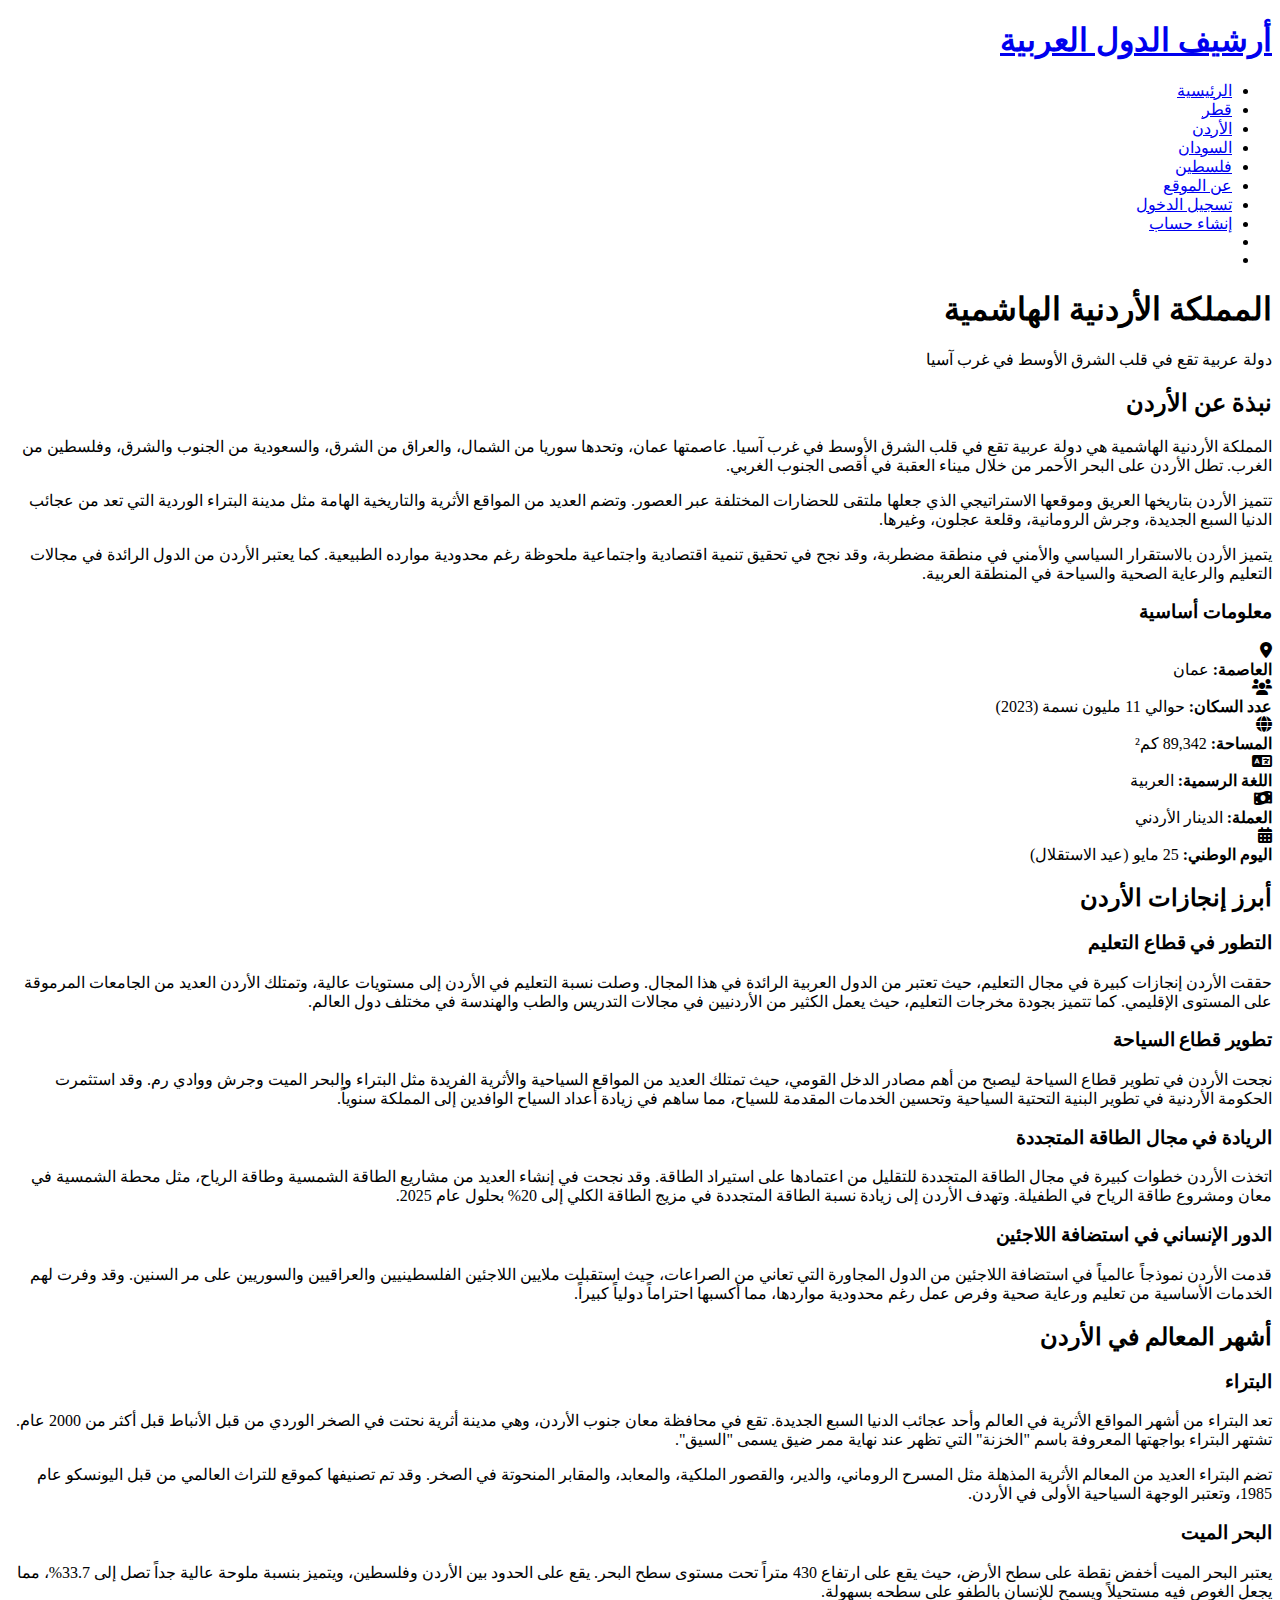
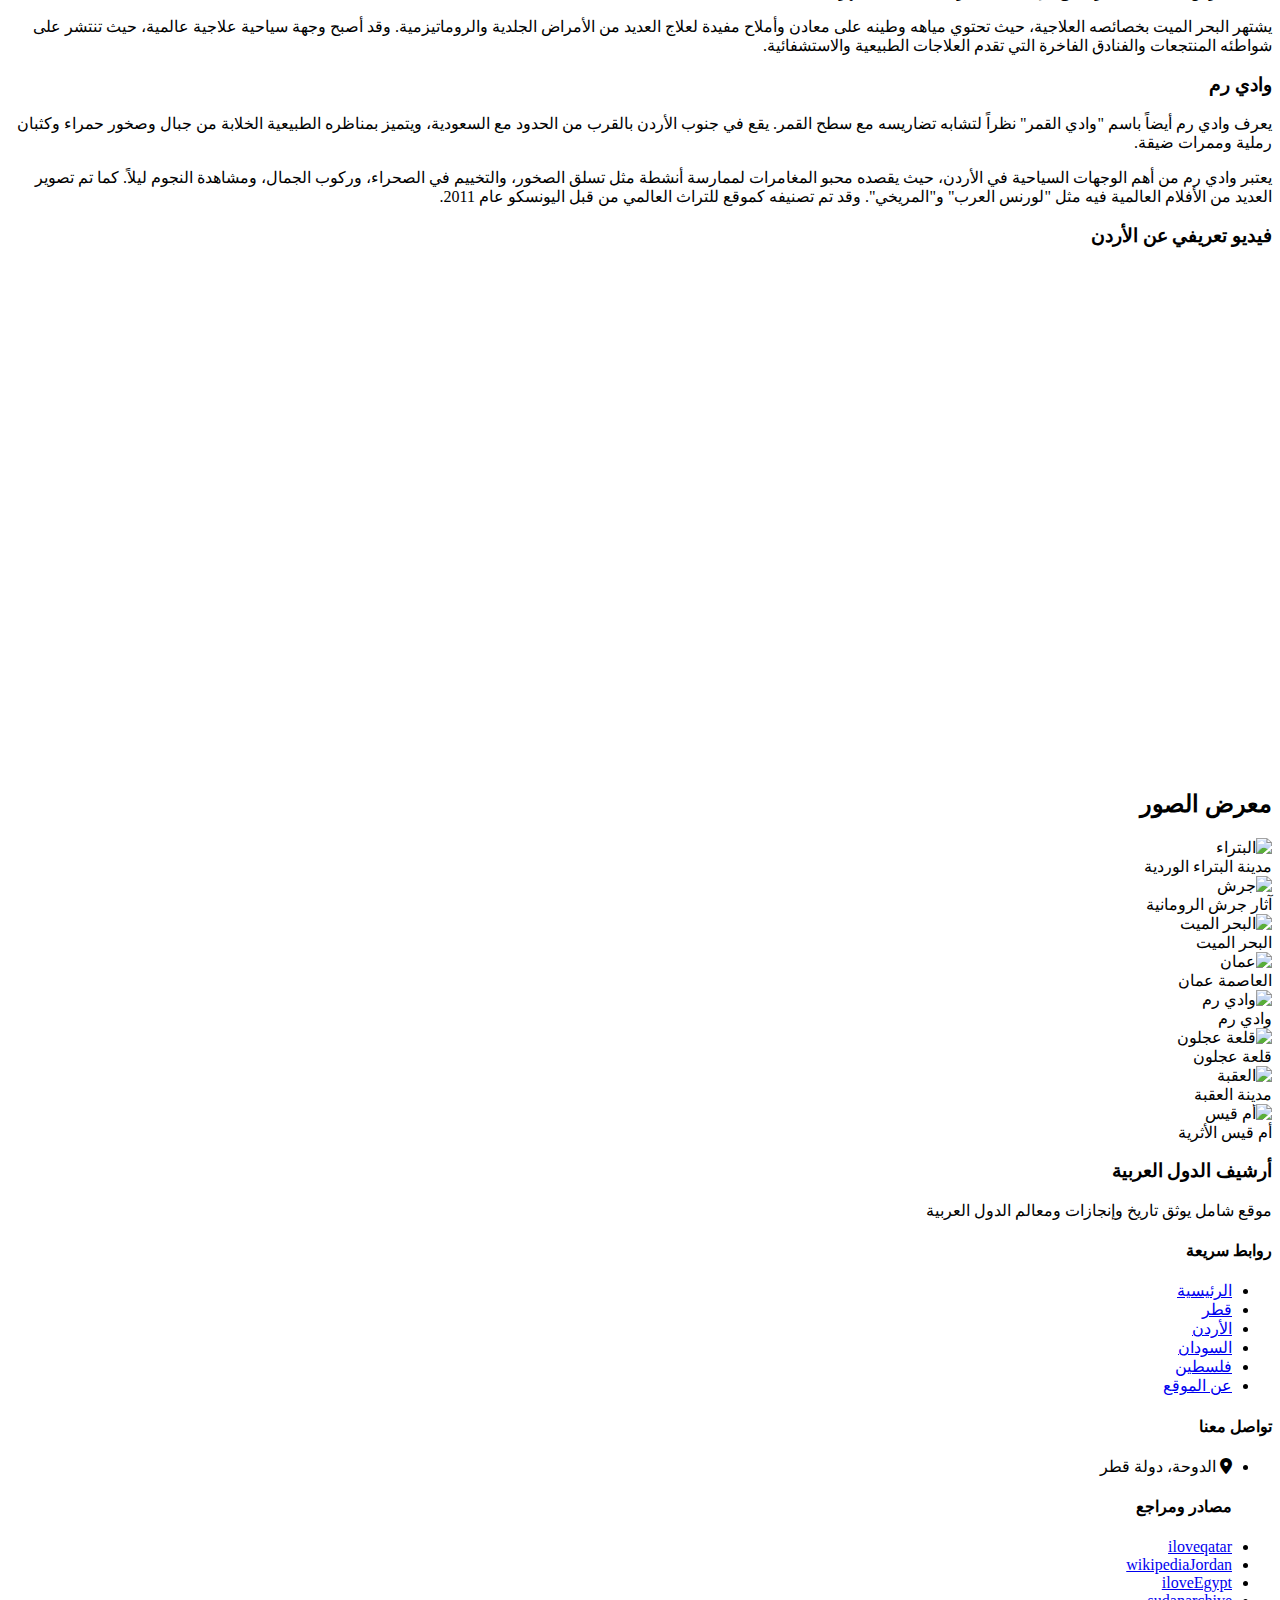
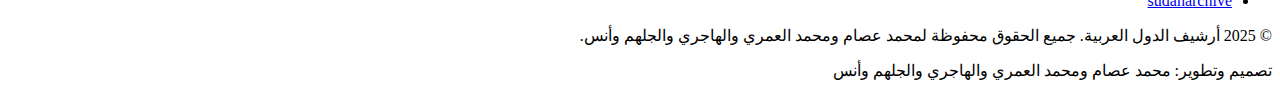
==== jordan.html @ 1ecf4129 "Add files via upload" ====
<!DOCTYPE html>
<html lang="ar" dir="rtl">
<head>
    <meta charset="UTF-8">
    <meta name="viewport" content="width=device-width, initial-scale=1.0">
    <title>الأردن - أرشيف الدول العربية</title>
    <link rel="stylesheet" href="css/style.css">
    <link rel="stylesheet" href="https://cdnjs.cloudflare.com/ajax/libs/font-awesome/6.0.0/css/all.min.css">
    <link rel="preconnect" href="https://fonts.googleapis.com">
    <link rel="preconnect" href="https://fonts.gstatic.com" crossorigin>
    <link href="https://fonts.googleapis.com/css2?family=Tajawal:wght@400;500;700&display=swap" rel="stylesheet">
</head>
<body>
    <header>
        <script defer src="https://static.getbutton.io/widget/bundle.js?id=yExpo" ></script>
        <div class="container">
            <div class="logo">
                <a href="index.html"><h1>أرشيف الدول العربية</h1></a>
            </div>
            <nav>
                <ul>
                    <li><a href="index.html">الرئيسية</a></li>
                    <li><a href="qatar.html">قطر</a></li>
                    <li><a href="jordan.html" class="active">الأردن</a></li>
                    <li><a href="sudan.html">السودان</a></li>
                    <li><a href="palestine.html">فلسطين</a></li>
                    <li><a href="about.html">عن الموقع</a></li>
                    <li><a href="signin.html" id="authLink">تسجيل الدخول</a></li>
                    <li><a href="signup.html" id="signupLink">إنشاء حساب</a></li>
                    <li><a href="profile.html" id="profileLink" style="display: none;">الملف الشخصي</a></li>
                    <li><a href="#" id="logoutLink" style="display: none;" class="logout-btn">تسجيل الخروج</a></li>
                </ul>
            </nav>
        </div>
    </header>

    <section class="country-header" style="background-image: url('images/jordan-header.jpg');">
        <div class="country-header-content">
            <h1>المملكة الأردنية الهاشمية</h1>
            <p>دولة عربية تقع في قلب الشرق الأوسط في غرب آسيا</p>
        </div>
    </section>

    <section class="country-info" id="about-jordan">
        <div class="container">
            <div class="country-info-grid">
                <div class="country-description">
                    <h2>نبذة عن الأردن</h2>
                    <p>المملكة الأردنية الهاشمية هي دولة عربية تقع في قلب الشرق الأوسط في غرب آسيا. عاصمتها عمان، وتحدها سوريا من الشمال، والعراق من الشرق، والسعودية من الجنوب والشرق، وفلسطين من الغرب. تطل الأردن على البحر الأحمر من خلال ميناء العقبة في أقصى الجنوب الغربي.</p>
                    <p>تتميز الأردن بتاريخها العريق وموقعها الاستراتيجي الذي جعلها ملتقى للحضارات المختلفة عبر العصور. وتضم العديد من المواقع الأثرية والتاريخية الهامة مثل مدينة البتراء الوردية التي تعد من عجائب الدنيا السبع الجديدة، وجرش الرومانية، وقلعة عجلون، وغيرها.</p>
                    <p>يتميز الأردن بالاستقرار السياسي والأمني في منطقة مضطربة، وقد نجح في تحقيق تنمية اقتصادية واجتماعية ملحوظة رغم محدودية موارده الطبيعية. كما يعتبر الأردن من الدول الرائدة في مجالات التعليم والرعاية الصحية والسياحة في المنطقة العربية.</p>
                </div>
                <div class="country-stats">
                    <h3>معلومات أساسية</h3>
                    <div class="stat-item">
                        <i class="fas fa-map-marker-alt"></i>
                        <div>
                            <strong>العاصمة:</strong> عمان
                        </div>
                    </div>
                    <div class="stat-item">
                        <i class="fas fa-users"></i>
                        <div>
                            <strong>عدد السكان:</strong> حوالي 11 مليون نسمة (2023)
                        </div>
                    </div>
                    <div class="stat-item">
                        <i class="fas fa-globe"></i>
                        <div>
                            <strong>المساحة:</strong> 89,342 كم²
                        </div>
                    </div>
                    <div class="stat-item">
                        <i class="fas fa-language"></i>
                        <div>
                            <strong>اللغة الرسمية:</strong> العربية
                        </div>
                    </div>
                    <div class="stat-item">
                        <i class="fas fa-money-bill-wave"></i>
                        <div>
                            <strong>العملة:</strong> الدينار الأردني
                        </div>
                    </div>
                    <div class="stat-item">
                        <i class="fas fa-calendar-alt"></i>
                        <div>
                            <strong>اليوم الوطني:</strong> 25 مايو (عيد الاستقلال)
                        </div>
                    </div>
                </div>
            </div>
        </div>
    </section>

    <section class="achievements" id="achievements-jordan">
        <div class="container">
            <h2 class="section-title">أبرز إنجازات الأردن</h2>
            
            <div class="achievement-card">
                <div class="achievement-content">
                    <h3>التطور في قطاع التعليم</h3>
                    <p>حققت الأردن إنجازات كبيرة في مجال التعليم، حيث تعتبر من الدول العربية الرائدة في هذا المجال. وصلت نسبة التعليم في الأردن إلى مستويات عالية، وتمتلك الأردن العديد من الجامعات المرموقة على المستوى الإقليمي. كما تتميز بجودة مخرجات التعليم، حيث يعمل الكثير من الأردنيين في مجالات التدريس والطب والهندسة في مختلف دول العالم.</p>
                </div>
            </div>
            
            <div class="achievement-card">
                <div class="achievement-content">
                    <h3>تطوير قطاع السياحة</h3>
                    <p>نجحت الأردن في تطوير قطاع السياحة ليصبح من أهم مصادر الدخل القومي، حيث تمتلك العديد من المواقع السياحية والأثرية الفريدة مثل البتراء والبحر الميت وجرش ووادي رم. وقد استثمرت الحكومة الأردنية في تطوير البنية التحتية السياحية وتحسين الخدمات المقدمة للسياح، مما ساهم في زيادة أعداد السياح الوافدين إلى المملكة سنوياً.</p>
                </div>
            </div>
            
            <div class="achievement-card">
                <div class="achievement-content">
                    <h3>الريادة في مجال الطاقة المتجددة</h3>
                    <p>اتخذت الأردن خطوات كبيرة في مجال الطاقة المتجددة للتقليل من اعتمادها على استيراد الطاقة. وقد نجحت في إنشاء العديد من مشاريع الطاقة الشمسية وطاقة الرياح، مثل محطة الشمسية في معان ومشروع طاقة الرياح في الطفيلة. وتهدف الأردن إلى زيادة نسبة الطاقة المتجددة في مزيج الطاقة الكلي إلى 20% بحلول عام 2025.</p>
                </div>
            </div>
            
            <div class="achievement-card">
                <div class="achievement-content">
                    <h3>الدور الإنساني في استضافة اللاجئين</h3>
                    <p>قدمت الأردن نموذجاً عالمياً في استضافة اللاجئين من الدول المجاورة التي تعاني من الصراعات، حيث استقبلت ملايين اللاجئين الفلسطينيين والعراقيين والسوريين على مر السنين. وقد وفرت لهم الخدمات الأساسية من تعليم ورعاية صحية وفرص عمل رغم محدودية مواردها، مما أكسبها احتراماً دولياً كبيراً.</p>
                </div>
            </div>
        </div>
    </section>

    <section class="places" id="places-jordan">
        <div class="container">
            <h2 class="section-title">أشهر المعالم في الأردن</h2>
            
            <div class="place-card">
                <div class="place-image" style="background-image: url('images/jordan-petra.jpg');"></div>
                <div class="place-content">
                    <h3>البتراء</h3>
                    <p>تعد البتراء من أشهر المواقع الأثرية في العالم وأحد عجائب الدنيا السبع الجديدة. تقع في محافظة معان جنوب الأردن، وهي مدينة أثرية نحتت في الصخر الوردي من قبل الأنباط قبل أكثر من 2000 عام. تشتهر البتراء بواجهتها المعروفة باسم "الخزنة" التي تظهر عند نهاية ممر ضيق يسمى "السيق".</p>
                    <p>تضم البتراء العديد من المعالم الأثرية المذهلة مثل المسرح الروماني، والدير، والقصور الملكية، والمعابد، والمقابر المنحوتة في الصخر. وقد تم تصنيفها كموقع للتراث العالمي من قبل اليونسكو عام 1985، وتعتبر الوجهة السياحية الأولى في الأردن.</p>
                </div>
            </div>
            
            <div class="place-card">
                <div class="place-image" style="background-image: url('images/jordan-dead-sea.jpg');"></div>
                <div class="place-content">
                    <h3>البحر الميت</h3>
                    <p>يعتبر البحر الميت أخفض نقطة على سطح الأرض، حيث يقع على ارتفاع 430 متراً تحت مستوى سطح البحر. يقع على الحدود بين الأردن وفلسطين، ويتميز بنسبة ملوحة عالية جداً تصل إلى 33.7%، مما يجعل الغوص فيه مستحيلاً ويسمح للإنسان بالطفو على سطحه بسهولة.</p>
                    <p>يشتهر البحر الميت بخصائصه العلاجية، حيث تحتوي مياهه وطينه على معادن وأملاح مفيدة لعلاج العديد من الأمراض الجلدية والروماتيزمية. وقد أصبح وجهة سياحية علاجية عالمية، حيث تنتشر على شواطئه المنتجعات والفنادق الفاخرة التي تقدم العلاجات الطبيعية والاستشفائية.</p>
                </div>
            </div>
            
            <div class="place-card">
                <div class="place-image" style="background-image: url('images/jordan-wadi-rum.jpg');"></div>
                <div class="place-content">
                    <h3>وادي رم</h3>
                    <p>يعرف وادي رم أيضاً باسم "وادي القمر" نظراً لتشابه تضاريسه مع سطح القمر. يقع في جنوب الأردن بالقرب من الحدود مع السعودية، ويتميز بمناظره الطبيعية الخلابة من جبال وصخور حمراء وكثبان رملية وممرات ضيقة.</p>
                    <p>يعتبر وادي رم من أهم الوجهات السياحية في الأردن، حيث يقصده محبو المغامرات لممارسة أنشطة مثل تسلق الصخور، والتخييم في الصحراء، وركوب الجمال، ومشاهدة النجوم ليلاً. كما تم تصوير العديد من الأفلام العالمية فيه مثل "لورنس العرب" و"المريخي". وقد تم تصنيفه كموقع للتراث العالمي من قبل اليونسكو عام 2011.</p>
                </div>
            </div>
        </div>
        
        <div class="video-section">
            <h3 class="section-title">فيديو تعريفي عن الأردن</h3>
            <div class="video-container">
                <iframe width="100%" height="500" src="https://www.youtube.com/embed/GrIedO5wjlo" frameborder="0" allow="accelerometer; autoplay; clipboard-write; encrypted-media; gyroscope; picture-in-picture" allowfullscreen></iframe>
            </div>
        </div>
    </section>

    <section class="photo-gallery" id="gallery-jordan">
        <div class="container">
            <h2 class="section-title">معرض الصور</h2>
            <div class="gallery-grid">
                <div class="gallery-item">
                    <img src="images/jordan-gallery-1.jpg" alt="البتراء">
                    <div class="gallery-caption">مدينة البتراء الوردية</div>
                </div>
                <div class="gallery-item">
                    <img src="images/jordan-gallery-2.jpg" alt="جرش">
                    <div class="gallery-caption">آثار جرش الرومانية</div>
                </div>
                <div class="gallery-item">
                    <img src="images/jordan-gallery-3.jpg" alt="البحر الميت">
                    <div class="gallery-caption">البحر الميت</div>
                </div>
                <div class="gallery-item">
                    <img src="images/jordan-gallery-4.jpg" alt="عمان">
                    <div class="gallery-caption">العاصمة عمان</div>
                </div>
                <div class="gallery-item">
                    <img src="images/jordan-gallery-5.jpg" alt="وادي رم">
                    <div class="gallery-caption">وادي رم</div>
                </div>
                <div class="gallery-item">
                    <img src="images/jordan-gallery-6.jpg" alt="قلعة عجلون">
                    <div class="gallery-caption">قلعة عجلون</div>
                </div>
                <div class="gallery-item">
                    <img src="images/jordan-gallery-7.jpg" alt="العقبة">
                    <div class="gallery-caption">مدينة العقبة</div>
                </div>
                <div class="gallery-item">
                    <img src="images/jordan-gallery-8.jpg" alt="أم قيس">
                    <div class="gallery-caption">أم قيس الأثرية</div>
                </div>
            </div>
        </div>
    </section>

    <footer>
        <div class="container">
            <div class="footer-content">
                <div class="footer-logo">
                    <h3>أرشيف الدول العربية</h3>
                    <p>موقع شامل يوثق تاريخ وإنجازات ومعالم الدول العربية</p>
                </div>
                <div class="footer-links">
                    <h4>روابط سريعة</h4>
                    <ul>
                        <li><a href="index.html">الرئيسية</a></li>
                        <li><a href="qatar.html">قطر</a></li>
                        <li><a href="jordan.html">الأردن</a></li>
                        <li><a href="sudan.html">السودان</a></li>
                        <li><a href="palestine.html">فلسطين</a></li>
                        <li><a href="about.html">عن الموقع</a></li>
                    </ul>
                </div>
                <div class="footer-contact">
                    <h4>تواصل معنا</h4>
                    <ul>
                        <li><i class="fas fa-map-marker-alt"></i> الدوحة، دولة قطر</li>
                    </ul>
                </div>
            </div>
            <div class="footer-links">
                <ul>
                    <h4>مصادر ومراجع</h4>
                    <li><a href="https://www.iloveqatar.net/">iloveqatar</a></li>
                    <li><a href="https://en.wikipedia.org/wiki/Jordan">wikipediaJordan</a></li>
                    <li><a href="https://iloveegypt.com/">iloveEgypt</a></li>
                    <li><a href="https://sudanarchive.net/?a=p&p=home">sudanarchive</a></li>
                </ul>
            </div>
            </div>
            <div class="footer-bottom">
                <p>&copy; 2025 أرشيف الدول العربية. جميع الحقوق محفوظة لمحمد عصام ومحمد العمري والهاجري والجلهم وأنس.</p>
                <p>تصميم وتطوير: محمد عصام ومحمد العمري والهاجري والجلهم وأنس</p>
            </div>
        </div>
    </footer>

    <script src="js/main.js"></script>
    <script src="js/auth.js"></script>
    <script src="js/favorites.js"></script>
</body>
</html>
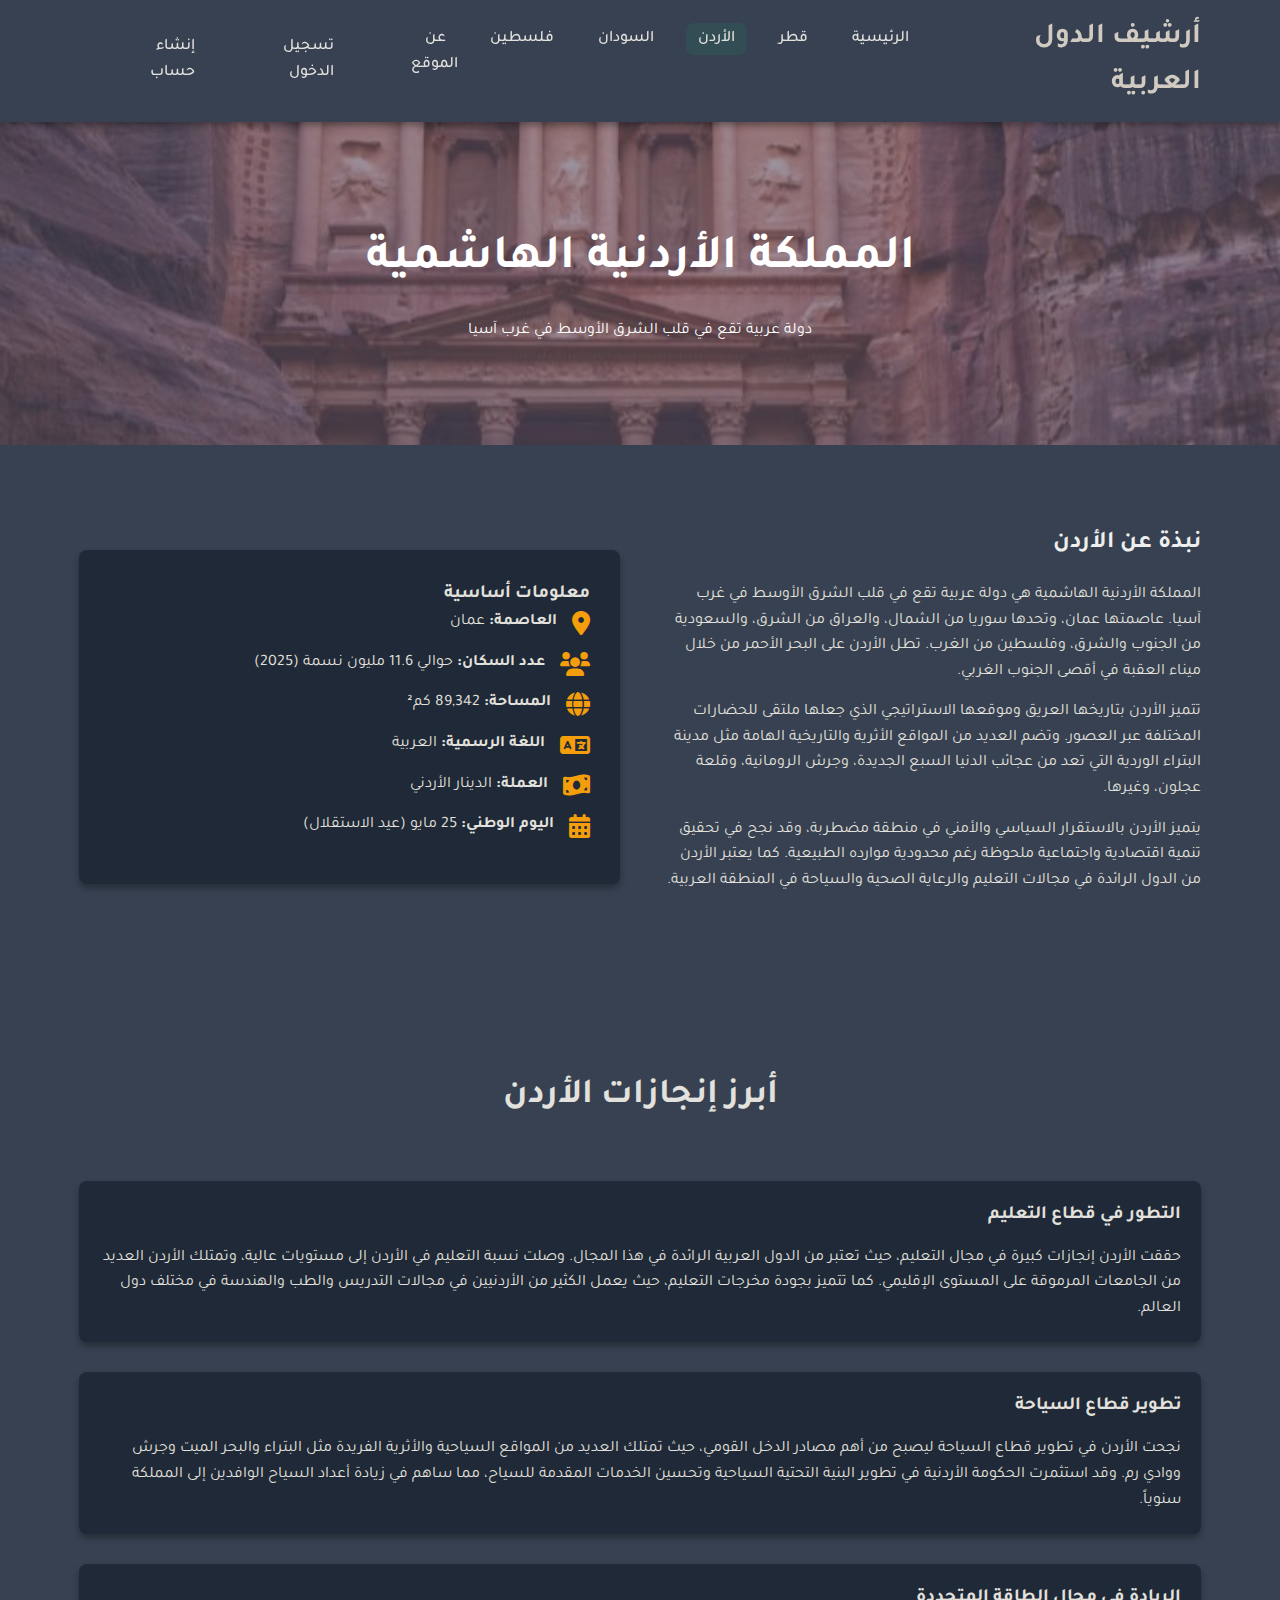
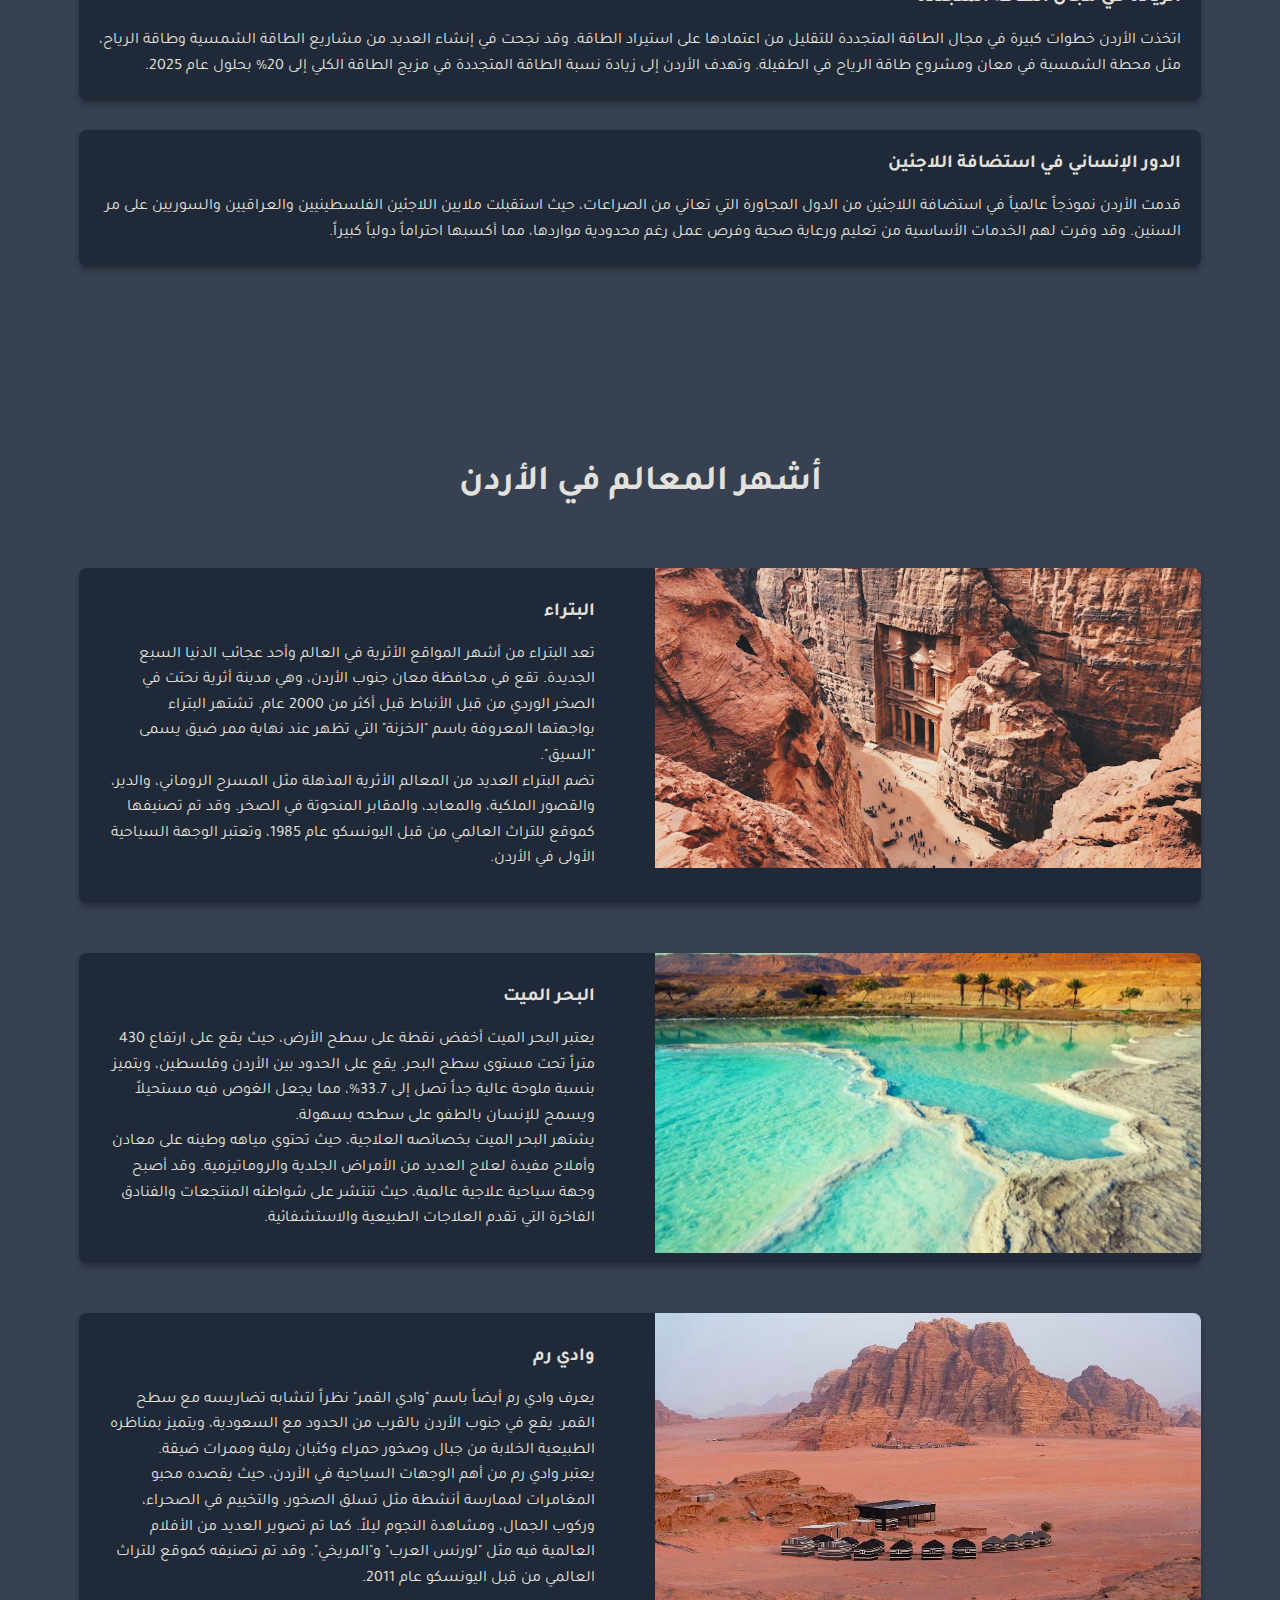
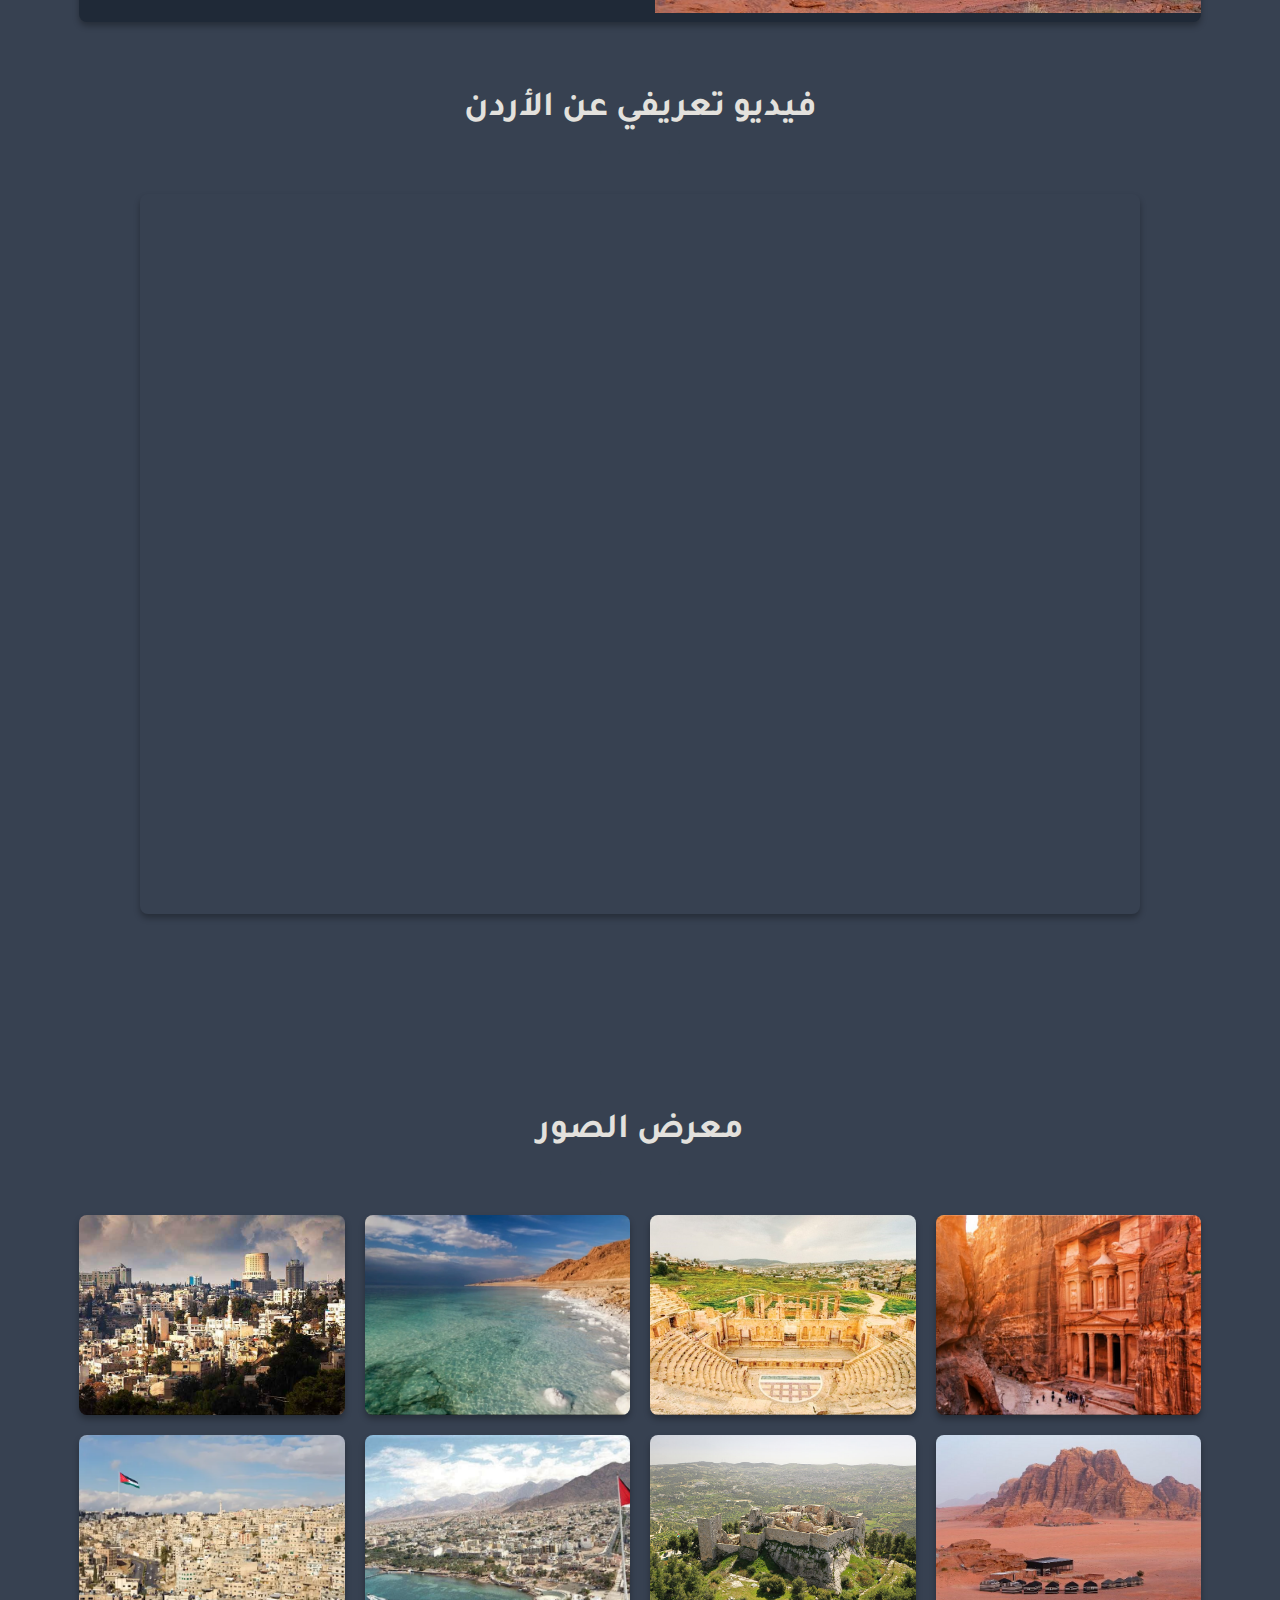
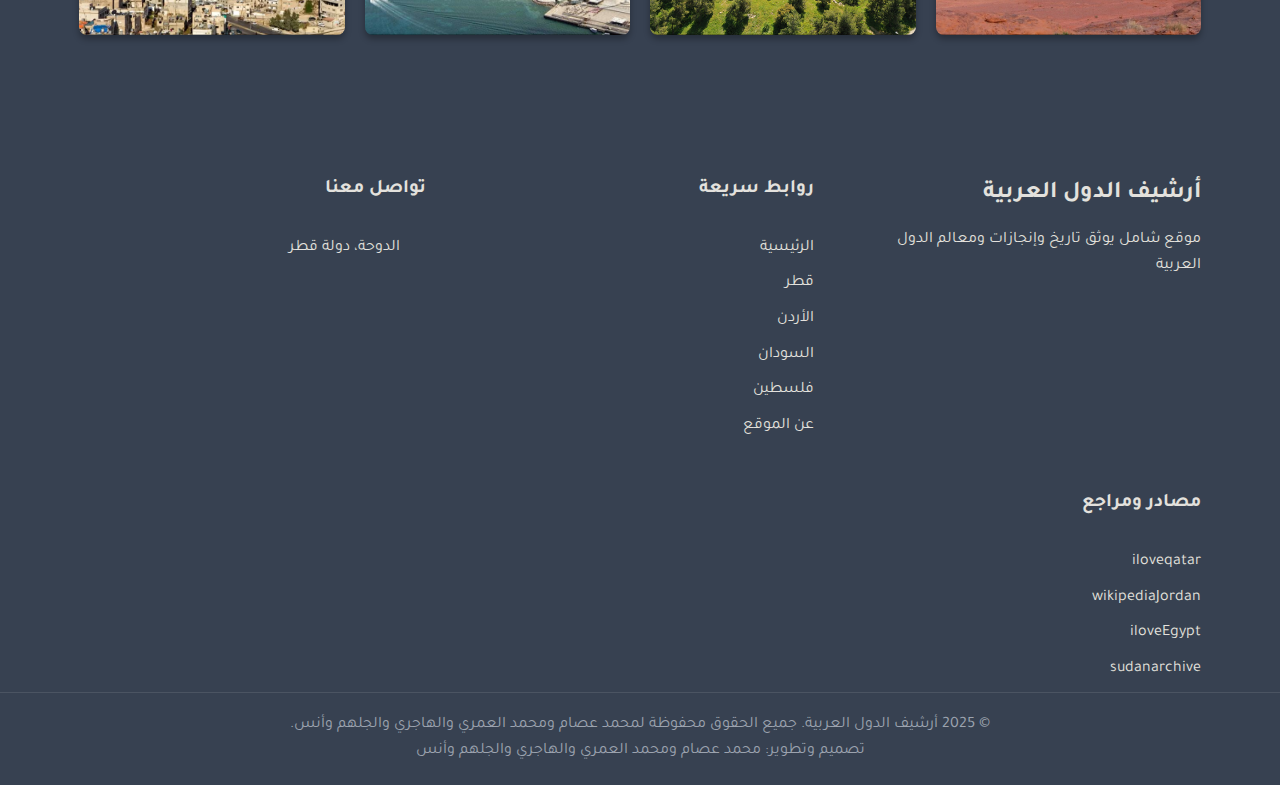
==== commit 615c8c4e: "Update jordan.html" ====
--- a/jordan.html
+++ b/jordan.html
@@ -61,7 +61,7 @@
                     <div class="stat-item">
                         <i class="fas fa-users"></i>
                         <div>
-                            <strong>عدد السكان:</strong> حوالي 11 مليون نسمة (2023)
+                            <strong>عدد السكان:</strong> حوالي 11.6 مليون نسمة (2025)
                         </div>
                     </div>
                     <div class="stat-item">
@@ -253,4 +253,4 @@
     <script src="js/auth.js"></script>
     <script src="js/favorites.js"></script>
 </body>
-</html> +</html> 
--- a/css/style.css
+++ b/css/style.css
@@ -0,0 +1,1131 @@
+/* Global Styles */
+:root {
+    --primary-color: #e3e1dd;
+    --secondary-color: #374151;
+    --accent-color: #f59e0b;
+    --dark-color: #374151;
+    --darker-color: #374151;
+    --light-color: #1f2937;
+    --text-color: #e3e1dd;
+    --text-muted: #9ca3af;
+    --border-radius: 8px;
+    --box-shadow: 0 4px 6px rgba(0, 0, 0, 0.3);
+    --transition: all 0.3s ease;
+}
+
+* {
+    margin: 0;
+    padding: 0;
+    box-sizing: border-box;
+}
+
+body {
+    font-family: 'Tajawal', sans-serif;
+    line-height: 1.6;
+    color: var(--text-color);
+    background-color: var(--dark-color);
+}
+
+.container {
+    width: 90%;
+    max-width: 1200px;
+    margin: 0 auto;
+    padding: 0 15px;
+}
+
+a {
+    text-decoration: none;
+    color: inherit;
+}
+
+ul {
+    list-style: none;
+}
+
+img {
+    max-width: 100%;
+}
+
+.btn {
+    display: inline-block;
+    padding: 0.8rem 1.5rem;
+    border-radius: var(--border-radius);
+    text-decoration: none;
+    font-weight: 500;
+    transition: all 0.3s ease;
+    cursor: pointer;
+    border: 2px solid transparent;
+    text-align: center;
+}
+
+.primary-btn {
+    background-color: var(--primary-color);
+    color: var(--light-color);
+    border-color: var(--primary-color);
+}
+
+.primary-btn:hover {
+    background-color: transparent;
+    color: var(--primary-color);
+    border-color: var(--primary-color);
+}
+
+.secondary-btn {
+    background-color: transparent;
+    color: var(--primary-color);
+    border-color: var(--primary-color);
+}
+
+.secondary-btn:hover {
+    background-color: var(--primary-color);
+    color: var(--light-color);
+    border-color: var(--primary-color);
+}
+
+.section-title {
+    text-align: center;
+    margin-bottom: 40px;
+    font-size: 2.2rem;
+    color: #e3e1dd;
+    position: relative;
+    padding-bottom: 15px;
+}
+
+.section-title::after {
+    content: '';
+    position: absolute;
+    bottom: 0;
+    left: 50%;
+    transform: translateX(-50%);
+    width: 80px;
+    height: 4px;
+    background-color: var(--secondary-color);
+    border-radius: 2px;
+}
+
+/* Header */
+header {
+    background-color: var(--darker-color);
+    box-shadow: var(--box-shadow);
+    position: sticky;
+    top: 0;
+    z-index: 100;
+}
+
+header .container {
+    display: flex;
+    justify-content: space-between;
+    align-items: center;
+    padding: 15px;
+}
+
+.logo h1 {
+    color: #d0cac0;
+    font-size: 1.8rem;
+}
+
+nav ul {
+    display: flex;
+}
+
+nav ul li {
+    margin-right: 20px;
+}
+
+nav ul li:last-child {
+    margin-right: 0;
+}
+
+nav ul li a {
+    font-weight: 500;
+    padding: 8px 12px;
+    border-radius: var(--border-radius);
+    transition: var(--transition);
+}
+
+nav ul li a:hover, nav ul li a.active {
+    color: var(--primary-color);
+    background-color: rgba(16, 185, 129, 0.1);
+}
+
+/* Hero Section */
+.hero {
+    background: linear-gradient(rgba(0, 0, 0, 0.7), rgba(0, 0, 0, 0.7)), url('../images/hero-bg.jpg');
+    background-size: cover;
+    background-position: center;
+    color: #ffffff;
+    padding: 100px 0;
+    text-align: center;
+}
+
+.hero-content {
+    max-width: 800px;
+    margin: 0 auto;
+}
+
+.hero h2 {
+    font-size: 3rem;
+    margin-bottom: 20px;
+}
+
+.hero p {
+    font-size: 1.2rem;
+    margin-bottom: 30px;
+}
+
+.hero-buttons {
+    display: flex;
+    justify-content: center;
+    gap: 20px;
+}
+
+/* Countries Section */
+.countries {
+    padding: 80px 0;
+}
+
+.countries-grid {
+    display: grid;
+    grid-template-columns: repeat(auto-fit, minmax(280px, 1fr));
+    gap: 30px;
+}
+
+.country-card {
+    background-color: var(--light-color);
+    border-radius: var(--border-radius);
+    overflow: hidden;
+    box-shadow: var(--box-shadow);
+    transition: var(--transition);
+}
+
+.country-card:hover {
+    transform: translateY(-10px);
+    box-shadow: 0 10px 20px rgba(0, 0, 0, 0.3);
+}
+
+.country-image {
+    height: 200px;
+    background-size: cover;
+    background-position: center;
+}
+
+.qatar-img {
+    background-image: url('../images/qatar.jpg');
+}
+
+.jordan-img {
+    background-image: url('../images/jordan.jpg');
+}
+
+.sudan-img {
+    background-image: url('../images/sudan.jpg');
+}
+
+.palestine-img {
+    background-image: url('../images/palestine.jpg');
+}
+
+.country-card h3 {
+    color: var(--primary-color);
+    padding: 20px 20px 10px;
+    font-size: 1.5rem;
+}
+
+.country-card p {
+    padding: 0 20px 20px;
+    color: var(--text-color);
+}
+
+.country-card .btn {
+    margin: 0 20px 20px;
+    background-color: var(--secondary-color);
+    color: white;
+}
+
+.country-card .btn:hover {
+    background-color: #2563eb;
+}
+
+/* Features Section */
+.features {
+    background-color: var(--darker-color);
+    padding: 80px 0;
+}
+
+.features-grid {
+    display: grid;
+    grid-template-columns: repeat(auto-fit, minmax(280px, 1fr));
+    gap: 30px;
+}
+
+.feature {
+    background-color: var(--light-color);
+    padding: 30px;
+    border-radius: var(--border-radius);
+    text-align: center;
+    box-shadow: var(--box-shadow);
+    transition: var(--transition);
+}
+
+.feature:hover {
+    transform: translateY(-5px);
+}
+
+.feature i {
+    font-size: 3rem;
+    color: #d0cac0;
+    margin-bottom: 20px;
+}
+
+.feature h3 {
+    color: var(--primary-color);
+    margin-bottom: 15px;
+}
+
+/* Country Showcase Styles */
+.country-showcase {
+    padding: 80px 0;
+    background-color: var(--darker-color);
+}
+
+.showcase-grid {
+    display: grid;
+    grid-template-columns: repeat(2, 1fr);
+    gap: 30px;
+    margin-bottom: 40px;
+}
+
+.showcase-country {
+    background-color: var(--dark-color);
+    border-radius: var(--border-radius);
+    overflow: hidden;
+    box-shadow: var(--box-shadow);
+    transition: var(--transition);
+}
+
+.showcase-country:hover {
+    transform: translateY(-5px);
+    box-shadow: 0 10px 20px rgba(0, 0, 0, 0.4);
+}
+
+.showcase-country h3 {
+    color: var(--primary-color);
+    text-align: center;
+    padding: 15px;
+    margin: 0;
+    border-bottom: 1px solid rgba(255, 255, 255, 0.1);
+}
+
+.showcase-photos {
+    display: grid;
+    grid-template-columns: repeat(2, 1fr);
+    gap: 10px;
+    padding: 15px;
+}
+
+.showcase-photo {
+    position: relative;
+    border-radius: var(--border-radius);
+    overflow: hidden;
+}
+
+.showcase-photo img {
+    width: 100%;
+    height: 150px;
+    object-fit: cover;
+    display: block;
+    transition: var(--transition);
+}
+
+.showcase-photo:hover img {
+    transform: scale(1.05);
+}
+
+.photo-caption {
+    position: absolute;
+    bottom: 0;
+    left: 0;
+    right: 0;
+    background-color: rgba(0, 0, 0, 0.7);
+    color: white;
+    padding: 8px;
+    text-align: center;
+    font-size: 0.9rem;
+    transform: translateY(100%);
+    transition: var(--transition);
+}
+
+.showcase-photo:hover .photo-caption {
+    transform: translateY(0);
+}
+
+.showcase-cta {
+    text-align: center;
+    margin-top: 30px;
+}
+
+.showcase-cta p {
+    margin-bottom: 20px;
+    color: var(--text-color);
+}
+
+.showcase-buttons {
+    display: flex;
+    justify-content: center;
+    flex-wrap: wrap;
+    gap: 15px;
+}
+
+.showcase-buttons .btn {
+    min-width: 100px;
+}
+
+/* Footer */
+footer {
+    background-color: var(--darker-color);
+    color: var(--text-color);
+    padding: 60px 0 20px;
+}
+
+.footer-content {
+    display: grid;
+    grid-template-columns: repeat(auto-fit, minmax(250px, 1fr));
+    gap: 40px;
+    margin-bottom: 40px;
+}
+
+.footer-logo h3 {
+    font-size: 1.5rem;
+    margin-bottom: 15px;
+    color: var(--primary-color);
+}
+
+.footer-links h4, .footer-contact h4 {
+    margin-bottom: 20px;
+    font-size: 1.2rem;
+    position: relative;
+    padding-bottom: 10px;
+    color: var(--primary-color);
+}
+
+.footer-links h4::after, .footer-contact h4::after {
+    content: '';
+    position: absolute;
+    bottom: 0;
+    right: 0;
+    width: 50px;
+    height: 3px;
+    background-color: var(--secondary-color);
+}
+
+.footer-links ul li, .footer-contact ul li {
+    margin-bottom: 10px;
+}
+
+.footer-links ul li a:hover {
+    color: var(--secondary-color);
+}
+
+.footer-contact ul li i {
+    margin-left: 10px;
+    color: var(--secondary-color);
+}
+
+.footer-bottom {
+    text-align: center;
+    padding-top: 20px;
+    border-top: 1px solid rgba(255, 255, 255, 0.1);
+    color: var(--text-muted);
+}
+
+/* Country Pages */
+.country-header {
+    background-size: cover;
+    background-position: center;
+    color: #ffffff;
+    padding: 100px 0;
+    position: relative;
+}
+
+.country-header::before {
+    content: '';
+    position: absolute;
+    top: 0;
+    left: 0;
+    width: 100%;
+    height: 100%;
+    background: rgb(88 86 112 / 60%);
+}
+
+.country-header-content {
+    position: relative;
+    z-index: 1;
+    max-width: 800px;
+    margin: 0 auto;
+    text-align: center;
+}
+
+.country-header h1 {
+    font-size: 3rem;
+    margin-bottom: 20px;
+}
+
+.country-info {
+    padding: 80px 0;
+}
+
+.country-info-grid {
+    display: grid;
+    grid-template-columns: 1fr 1fr;
+    gap: 40px;
+    align-items: center;
+}
+
+.country-description h2 {
+    color: #eee;
+    margin-bottom: 20px;
+}
+
+.country-description p {
+    margin-bottom: 15px;
+}
+
+.country-stats {
+    background-color: var(--light-color);
+    padding: 30px;
+    border-radius: var(--border-radius);
+    box-shadow: var(--box-shadow);
+}
+
+.stat-item {
+    display: flex;
+    align-items: center;
+    margin-bottom: 15px;
+}
+
+.stat-item i {
+    font-size: 1.5rem;
+    color: #f59e0b;
+    margin-left: 15px;
+}
+
+.achievements {
+    background-color: var(--darker-color);
+    padding: 80px 0;
+}
+
+.achievement-card {
+    background-color: var(--light-color);
+    border-radius: var(--border-radius);
+    overflow: hidden;
+    box-shadow: var(--box-shadow);
+    margin-bottom: 30px;
+}
+
+.achievement-content {
+    padding: 20px;
+}
+
+.achievement-content h3 {
+    color: var(--primary-color);
+    margin-bottom: 15px;
+}
+
+.places {
+    padding: 80px 0;
+}
+
+.place-card {
+    display: grid;
+    grid-template-columns: 1fr 1fr;
+    gap: 30px;
+    margin-bottom: 50px;
+    background-color: var(--light-color);
+    border-radius: var(--border-radius);
+    overflow: hidden;
+    box-shadow: var(--box-shadow);
+}
+
+.place-image {
+    height: 300px;
+    background-size: cover;
+    background-position: center;
+}
+
+.place-content {
+    padding: 30px;
+}
+
+.place-content h3 {
+    color: var(--primary-color);
+    margin-bottom: 15px;
+}
+
+/* Photo Gallery Styles */
+.photo-gallery {
+    padding: 80px 0;
+    background-color: var(--darker-color);
+}
+
+.gallery-grid {
+    display: grid;
+    grid-template-columns: repeat(auto-fit, minmax(250px, 1fr));
+    gap: 20px;
+}
+
+.gallery-item {
+    position: relative;
+    border-radius: var(--border-radius);
+    overflow: hidden;
+    box-shadow: var(--box-shadow);
+    transition: var(--transition);
+}
+
+.gallery-item:hover {
+    transform: translateY(-5px);
+    box-shadow: 0 10px 20px rgba(0, 0, 0, 0.4);
+}
+
+.gallery-item img {
+    width: 100%;
+    height: 200px;
+    object-fit: cover;
+    display: block;
+}
+
+.gallery-caption {
+    position: absolute;
+    bottom: 0;
+    left: 0;
+    right: 0;
+    background-color: rgba(0, 0, 0, 0.7);
+    color: white;
+    padding: 10px;
+    text-align: center;
+    transform: translateY(100%);
+    transition: var(--transition);
+}
+
+.gallery-item:hover .gallery-caption {
+    transform: translateY(0);
+}
+
+/* About Page Styles */
+.about-header {
+    background-color: var(--darker-color);
+    padding: 80px 0;
+    text-align: center;
+}
+
+.about-header h1 {
+    color: var(--primary-color);
+    font-size: 3rem;
+    margin-bottom: 20px;
+}
+
+.about-content {
+    padding: 80px 0;
+}
+
+.about-grid {
+    display: grid;
+    grid-template-columns: 2fr 1fr;
+    gap: 40px;
+    margin-bottom: 60px;
+}
+
+.about-text h2 {
+    color: var(--primary-color);
+    margin-bottom: 20px;
+    font-size: 1.8rem;
+}
+
+.about-text p {
+    margin-bottom: 30px;
+}
+
+.values-list {
+    list-style: disc;
+    padding-right: 20px;
+}
+
+.values-list li {
+    margin-bottom: 15px;
+}
+
+.values-list li strong {
+    color: var(--primary-color);
+}
+
+.about-image {
+    border-radius: var(--border-radius);
+    overflow: hidden;
+    box-shadow: var(--box-shadow);
+}
+
+.team-section, .contact-section {
+    margin-bottom: 60px;
+}
+
+.team-section h2, .contact-section h2 {
+    color: var(--primary-color);
+    margin-bottom: 20px;
+    font-size: 1.8rem;
+}
+
+.team-section p, .contact-section p {
+    margin-bottom: 30px;
+}
+
+.team-grid {
+    display: grid;
+    grid-template-columns: repeat(auto-fit, minmax(250px, 1fr));
+    gap: 2rem;
+    margin-top: 2rem;
+}
+
+.team-box {
+    background: #fff;
+    padding: 2rem;
+    border-radius: 10px;
+    box-shadow: 0 4px 6px rgba(0, 0, 0, 0.1);
+    transition: transform 0.3s ease;
+}
+
+.team-box:hover {
+    transform: translateY(-5px);
+}
+
+.team-box h3 {
+    color: #2c3e50;
+    margin-bottom: 0.5rem;
+    font-size: 1.2rem;
+}
+
+.team-box p {
+    color: #666;
+    font-size: 0.9rem;
+}
+
+.team-member {
+    background-color: var(--light-color);
+    border-radius: var(--border-radius);
+    overflow: hidden;
+    box-shadow: var(--box-shadow);
+    text-align: center;
+    transition: var(--transition);
+    padding: 20px;
+}
+
+.team-member:hover {
+    transform: translateY(-5px);
+}
+
+.member-info {
+    padding: 15px;
+}
+
+.team-member h3 {
+    color: var(--primary-color);
+    margin-bottom: 10px;
+}
+
+.team-member p {
+    color: var(--text-muted);
+    margin-bottom: 10px;
+}
+
+.contact-grid {
+    display: grid;
+    grid-template-columns: 1fr 2fr;
+    gap: 40px;
+}
+
+.contact-item {
+    display: flex;
+    align-items: center;
+    margin-bottom: 30px;
+}
+
+.contact-item i {
+    font-size: 2rem;
+    color: var(--primary-color);
+    margin-left: 20px;
+}
+
+.contact-item h3 {
+    color: var(--primary-color);
+    margin-bottom: 5px;
+}
+
+.contact-form {
+    background-color: var(--light-color);
+    padding: 30px;
+    border-radius: var(--border-radius);
+    box-shadow: var(--box-shadow);
+}
+
+.form-group {
+    margin-bottom: 20px;
+}
+
+.form-group label {
+    display: block;
+    margin-bottom: 5px;
+    color: var(--primary-color);
+}
+
+.form-group input, .form-group textarea {
+    width: 100%;
+    padding: 10px;
+    border: 1px solid #374151;
+    border-radius: var(--border-radius);
+    background-color: #1f2937;
+    color: var(--text-color);
+}
+
+.form-group input:focus, .form-group textarea:focus {
+    outline: none;
+    border-color: var(--primary-color);
+}
+
+/* Mobile Menu */
+.mobile-menu-btn {
+    display: none;
+    background: none;
+    border: none;
+    color: var(--text-color);
+    font-size: 1.5rem;
+    cursor: pointer;
+}
+
+/* Responsive Design */
+@media (max-width: 768px) {
+    header .container {
+        flex-direction: column;
+    }
+    
+    nav ul {
+        margin-top: 15px;
+        flex-wrap: wrap;
+        justify-content: center;
+    }
+    
+    nav ul li {
+        margin: 5px 10px;
+    }
+    
+    .hero h2 {
+        font-size: 2.2rem;
+    }
+    
+    .hero-buttons {
+        flex-direction: column;
+        gap: 10px;
+    }
+    
+    .country-info-grid {
+        grid-template-columns: 1fr;
+    }
+    
+    .place-card {
+        grid-template-columns: 1fr;
+    }
+
+    .about-grid, .contact-grid {
+        grid-template-columns: 1fr;
+    }
+
+    .gallery-grid {
+        grid-template-columns: 1fr 1fr;
+    }
+
+    .showcase-grid {
+        grid-template-columns: 1fr;
+    }
+
+    .mobile-menu-btn {
+        display: block;
+        position: absolute;
+        top: 15px;
+        right: 15px;
+    }
+
+    nav {
+        width: 100%;
+    }
+
+    nav ul {
+        display: none;
+    }
+
+    nav.active ul {
+        display: flex;
+        flex-direction: column;
+        align-items: center;
+    }
+
+    .video-container {
+        margin: 20px 15px;
+    }
+
+    .team-grid {
+        grid-template-columns: 1fr;
+    }
+}
+
+@media (max-width: 480px) {
+    .section-title {
+        font-size: 1.8rem;
+    }
+    
+    .logo h1 {
+        font-size: 1.5rem;
+    }
+
+    .about-header h1 {
+        font-size: 2.2rem;
+    }
+
+    .gallery-grid {
+        grid-template-columns: 1fr;
+    }
+
+    .showcase-photos {
+        grid-template-columns: 1fr 1fr;
+        gap: 5px;
+    }
+
+    .showcase-buttons {
+        flex-direction: column;
+        align-items: center;
+    }
+
+    .showcase-buttons .btn {
+        width: 100%;
+        max-width: 200px;
+    }
+
+    .showcase-photo img {
+        height: 100px;
+    }
+    
+    .photo-caption {
+        font-size: 0.8rem;
+        padding: 5px;
+    }
+}
+
+/* Video Section Styles */
+.video-section {
+    margin-top: 60px;
+    text-align: center;
+}
+
+.video-container {
+    max-width: 1000px;
+    margin: 30px auto;
+    box-shadow: var(--box-shadow);
+    border-radius: var(--border-radius);
+    overflow: hidden;
+    position: relative;
+    padding-top: 56.25%; /* 16:9 Aspect Ratio */
+}
+
+.video-container iframe {
+    position: absolute;
+    top: 0;
+    left: 0;
+    width: 100%;
+    height: 100%;
+    border: none;
+}
+
+.team-section {
+    margin-top: 3rem;
+    text-align: center;
+}
+
+/* Authentication Styles */
+.auth-section {
+    padding: 80px 0;
+    min-height: calc(100vh - 200px);
+    display: flex;
+    align-items: center;
+}
+
+.auth-form {
+    max-width: 500px;
+    margin: 0 auto;
+    background: var(--light-color);
+    padding: 2rem;
+    border-radius: var(--border-radius);
+    box-shadow: var(--box-shadow);
+}
+
+.auth-form h2 {
+    color: var(--primary-color);
+    text-align: center;
+    margin-bottom: 2rem;
+}
+
+.auth-form .form-group {
+    margin-bottom: 1.5rem;
+}
+
+.auth-form label {
+    display: block;
+    margin-bottom: 0.5rem;
+    color: var(--primary-color);
+}
+
+.auth-form input {
+    width: 100%;
+    padding: 0.8rem;
+    border: 1px solid var(--secondary-color);
+    border-radius: var(--border-radius);
+    background: var(--darker-color);
+    color: var(--text-color);
+}
+
+.auth-form input:focus {
+    outline: none;
+    border-color: var(--primary-color);
+}
+
+.auth-link {
+    text-align: center;
+    margin-top: 1.5rem;
+    color: var(--text-color);
+}
+
+.auth-link a {
+    color: var(--primary-color);
+    text-decoration: none;
+}
+
+.auth-link a:hover {
+    text-decoration: underline;
+}
+
+/* Profile Styles */
+.profile-section {
+    padding: 80px 0;
+}
+
+.profile-header {
+    text-align: center;
+    margin-bottom: 3rem;
+}
+
+.profile-avatar {
+    font-size: 5rem;
+    color: var(--primary-color);
+    margin-bottom: 1rem;
+}
+
+.profile-content {
+    max-width: 800px;
+    margin: 0 auto;
+}
+
+.profile-section {
+    background: var(--light-color);
+    padding: 2rem;
+    border-radius: var(--border-radius);
+    box-shadow: var(--box-shadow);
+    margin-bottom: 2rem;
+}
+
+.profile-section h3 {
+    color: var(--primary-color);
+    margin-bottom: 1.5rem;
+}
+
+.profile-section .form-group {
+    margin-bottom: 1.5rem;
+}
+
+.profile-section label {
+    display: block;
+    margin-bottom: 0.5rem;
+    color: var(--primary-color);
+}
+
+.profile-section input,
+.profile-section textarea,
+.profile-section select {
+    width: 100%;
+    padding: 0.8rem;
+    border: 1px solid var(--secondary-color);
+    border-radius: var(--border-radius);
+    background: var(--darker-color);
+    color: var(--text-color);
+}
+
+.profile-section textarea {
+    resize: vertical;
+    min-height: 100px;
+}
+
+.profile-section input:focus,
+.profile-section textarea:focus,
+.profile-section select:focus {
+    outline: none;
+    border-color: var(--primary-color);
+}
+
+.logout-btn {
+    color: #ff4444 !important;
+}
+
+.logout-btn:hover {
+    background-color: rgba(255, 68, 68, 0.1) !important;
+}
+
+@media (max-width: 768px) {
+    .auth-form,
+    .profile-content {
+        padding: 1.5rem;
+    }
+    
+    .profile-avatar {
+        font-size: 4rem;
+    }
+}
+
+/* Favorite Button Styles */
+.favorite-btn {
+    background: none;
+    border: none;
+    cursor: pointer;
+    padding: 0.5rem;
+    font-size: 1.2rem;
+    color: #ccc;
+    transition: color 0.3s ease;
+    position: absolute;
+    top: 1rem;
+    left: 1rem;
+}
+
+.favorite-btn:hover {
+    color: #ffd700;
+}
+
+.favorite-btn.active {
+    color: #ffd700;
+}
+
+.info-section {
+    position: relative;
+    padding-right: 3rem;
+}
+
+/* Update existing styles */
+.about-section,
+.history-section,
+.culture-section,
+.places-section {
+    position: relative;
+    padding-right: 3rem;
+} 